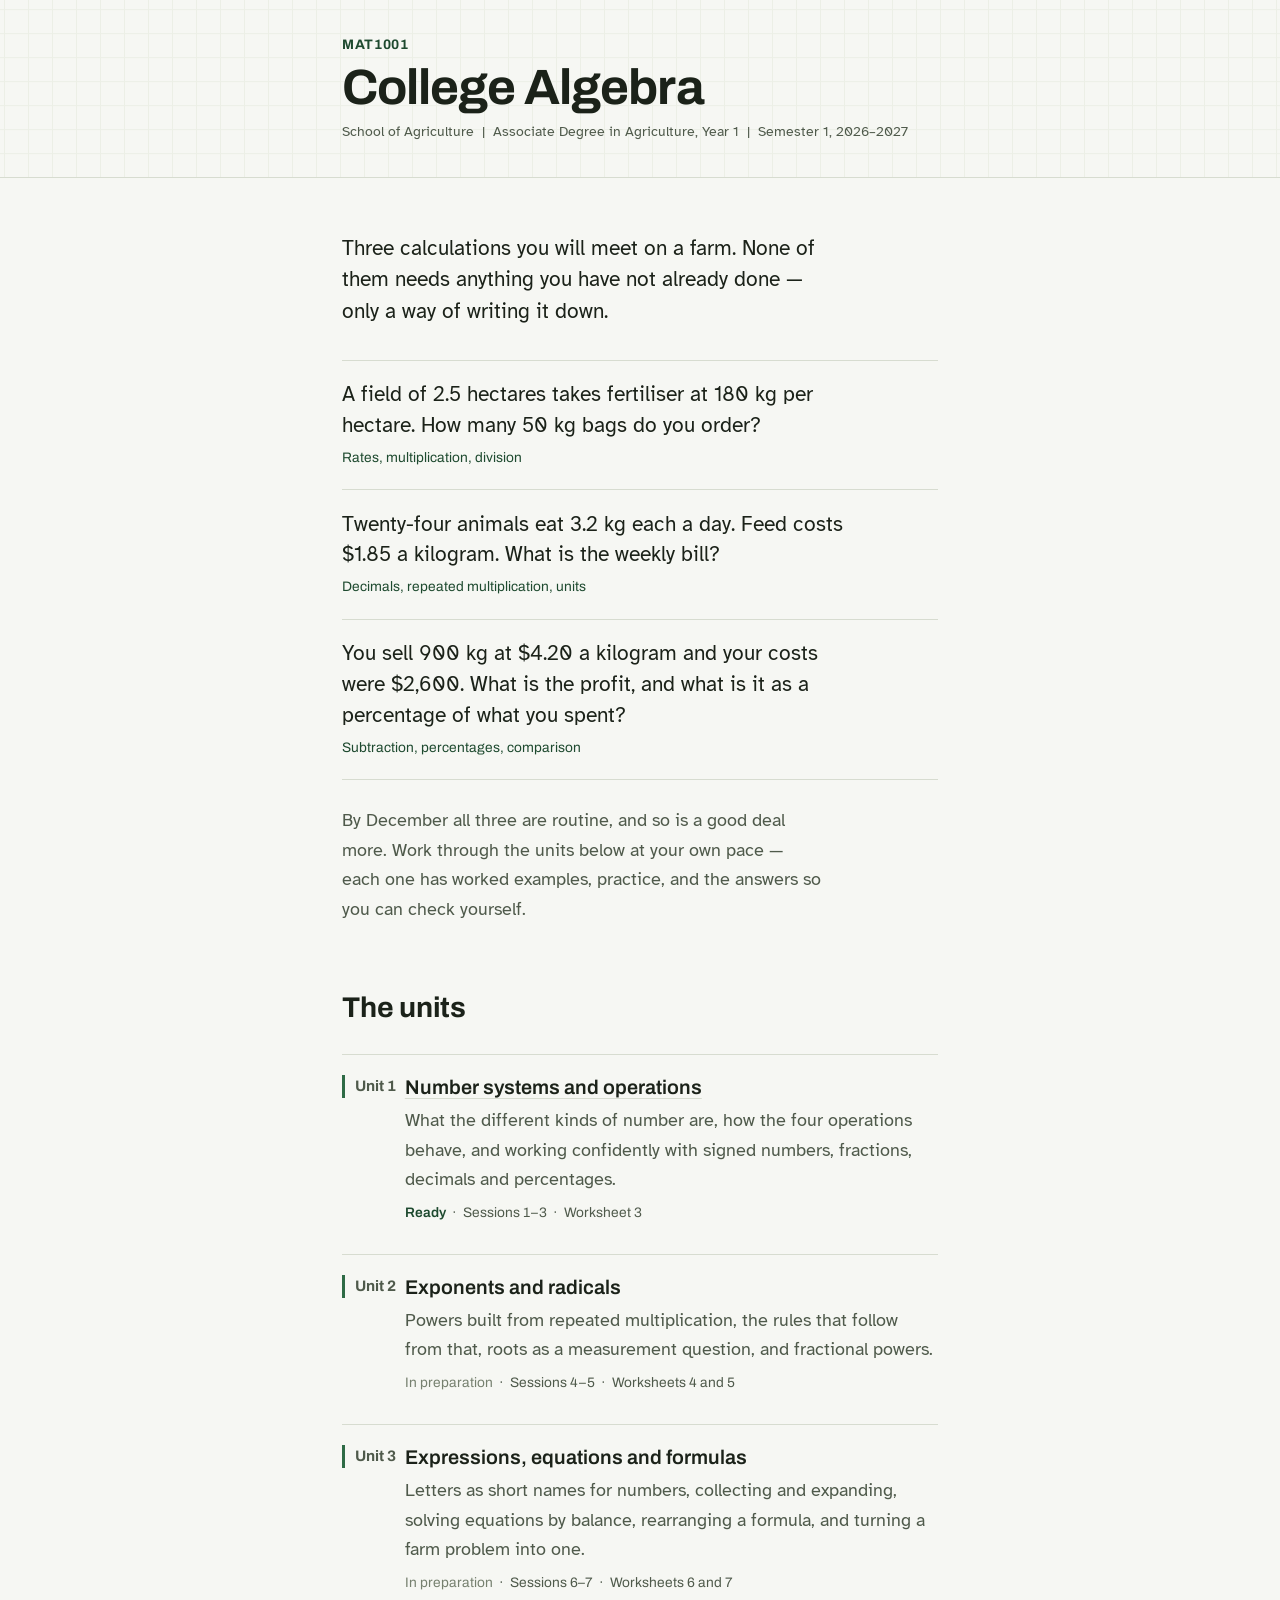
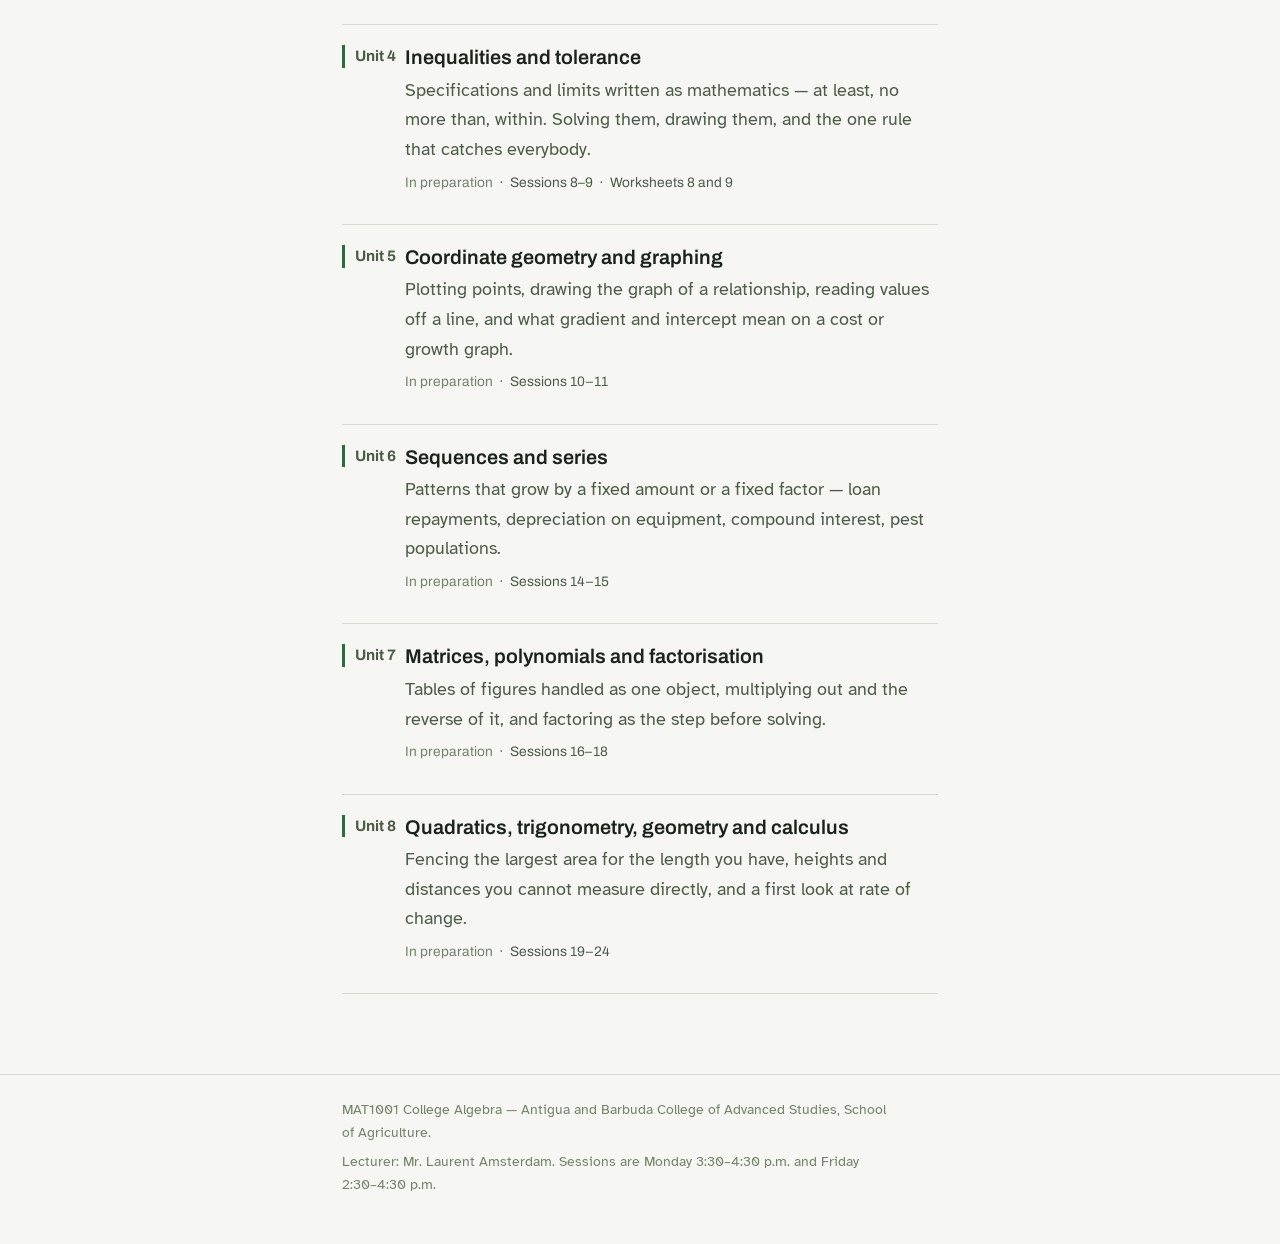
==== index.html @ 6e7780eb "Add files via upload" ====
<!DOCTYPE html>
<html lang="en">
<head>
<meta charset="utf-8">
<meta name="viewport" content="width=device-width, initial-scale=1">
<title>MAT1001 College Algebra</title>
<meta name="description" content="Course site for MAT1001 College Algebra, Associate Degree in Agriculture, ABCAS School of Agriculture.">
<link rel="preconnect" href="https://fonts.googleapis.com">
<link rel="preconnect" href="https://fonts.gstatic.com" crossorigin>
<link href="https://fonts.googleapis.com/css2?family=Archivo:wght@500;600;700&family=Atkinson+Hyperlegible:ital,wght@0,400;0,700;1,400&display=swap" rel="stylesheet">
<link rel="stylesheet" href="styles.css">
</head>
<body>

<header class="masthead">
  <div class="wrap">
    <p class="course-code">MAT1001</p>
    <h1>College Algebra</h1>
    <p class="school">School of Agriculture &nbsp;|&nbsp; Associate Degree in Agriculture, Year&nbsp;1 &nbsp;|&nbsp; Semester 1, 2026&ndash;2027</p>
  </div>
</header>

<main>

  <section class="opener">
    <div class="wrap">
      <p class="lead">Three calculations you will meet on a farm. None of them needs anything you have not already done &mdash; only a way of writing it down.</p>

      <ul class="questions">
        <li>
          <p class="q">A field of 2.5 hectares takes fertiliser at 180&nbsp;kg per hectare. How many 50&nbsp;kg bags do you order?</p>
          <p class="needs">Rates, multiplication, division</p>
        </li>
        <li>
          <p class="q">Twenty-four animals eat 3.2&nbsp;kg each a day. Feed costs $1.85 a kilogram. What is the weekly bill?</p>
          <p class="needs">Decimals, repeated multiplication, units</p>
        </li>
        <li>
          <p class="q">You sell 900&nbsp;kg at $4.20 a kilogram and your costs were $2,600. What is the profit, and what is it as a percentage of what you spent?</p>
          <p class="needs">Subtraction, percentages, comparison</p>
        </li>
      </ul>

      <p class="promise">By December all three are routine, and so is a good deal more. Work through the units below at your own pace &mdash; each one has worked examples, practice, and the answers so you can check yourself.</p>
    </div>
  </section>

  <section class="units">
    <div class="wrap">
      <h2>The units</h2>

      <div class="unit">
        <p class="unit-no">Unit&nbsp;1</p>
        <div>
          <h3><a href="unit-01.html">Number systems and operations</a></h3>
          <p>What the different kinds of number are, how the four operations behave, and working confidently with signed numbers, fractions, decimals and percentages.</p>
          <p class="meta"><span class="ready">Ready</span> &nbsp;&middot;&nbsp; Sessions 1&ndash;3 &nbsp;&middot;&nbsp; Worksheet 3</p>
        </div>
      </div>

      <div class="unit">
        <p class="unit-no">Unit&nbsp;2</p>
        <div>
          <h3>Exponents and radicals</h3>
          <p>Powers built from repeated multiplication, the rules that follow from that, roots as a measurement question, and fractional powers.</p>
          <p class="meta"><span class="soon">In preparation</span> &nbsp;&middot;&nbsp; Sessions 4&ndash;5 &nbsp;&middot;&nbsp; Worksheets 4 and 5</p>
        </div>
      </div>

      <div class="unit">
        <p class="unit-no">Unit&nbsp;3</p>
        <div>
          <h3>Expressions, equations and formulas</h3>
          <p>Letters as short names for numbers, collecting and expanding, solving equations by balance, rearranging a formula, and turning a farm problem into one.</p>
          <p class="meta"><span class="soon">In preparation</span> &nbsp;&middot;&nbsp; Sessions 6&ndash;7 &nbsp;&middot;&nbsp; Worksheets 6 and 7</p>
        </div>
      </div>

      <div class="unit">
        <p class="unit-no">Unit&nbsp;4</p>
        <div>
          <h3>Inequalities and tolerance</h3>
          <p>Specifications and limits written as mathematics &mdash; at least, no more than, within. Solving them, drawing them, and the one rule that catches everybody.</p>
          <p class="meta"><span class="soon">In preparation</span> &nbsp;&middot;&nbsp; Sessions 8&ndash;9 &nbsp;&middot;&nbsp; Worksheets 8 and 9</p>
        </div>
      </div>

      <div class="unit">
        <p class="unit-no">Unit&nbsp;5</p>
        <div>
          <h3>Coordinate geometry and graphing</h3>
          <p>Plotting points, drawing the graph of a relationship, reading values off a line, and what gradient and intercept mean on a cost or growth graph.</p>
          <p class="meta"><span class="soon">In preparation</span> &nbsp;&middot;&nbsp; Sessions 10&ndash;11</p>
        </div>
      </div>

      <div class="unit">
        <p class="unit-no">Unit&nbsp;6</p>
        <div>
          <h3>Sequences and series</h3>
          <p>Patterns that grow by a fixed amount or a fixed factor &mdash; loan repayments, depreciation on equipment, compound interest, pest populations.</p>
          <p class="meta"><span class="soon">In preparation</span> &nbsp;&middot;&nbsp; Sessions 14&ndash;15</p>
        </div>
      </div>

      <div class="unit">
        <p class="unit-no">Unit&nbsp;7</p>
        <div>
          <h3>Matrices, polynomials and factorisation</h3>
          <p>Tables of figures handled as one object, multiplying out and the reverse of it, and factoring as the step before solving.</p>
          <p class="meta"><span class="soon">In preparation</span> &nbsp;&middot;&nbsp; Sessions 16&ndash;18</p>
        </div>
      </div>

      <div class="unit">
        <p class="unit-no">Unit&nbsp;8</p>
        <div>
          <h3>Quadratics, trigonometry, geometry and calculus</h3>
          <p>Fencing the largest area for the length you have, heights and distances you cannot measure directly, and a first look at rate of change.</p>
          <p class="meta"><span class="soon">In preparation</span> &nbsp;&middot;&nbsp; Sessions 19&ndash;24</p>
        </div>
      </div>

    </div>
  </section>

</main>

<footer class="site">
  <div class="wrap">
    <p>MAT1001 College Algebra &mdash; Antigua and Barbuda College of Advanced Studies, School of Agriculture.</p>
    <p>Lecturer: Mr. Laurent Amsterdam. Sessions are Monday 3:30&ndash;4:30&nbsp;p.m. and Friday 2:30&ndash;4:30&nbsp;p.m.</p>
  </div>
</footer>

</body>
</html>
---- styles.css ----
/* ==========================================================================
   MAT1001 College Algebra — ABCAS School of Agriculture
   Shared stylesheet for the student course site.
   Designed to sit inside a Google Sites iframe: narrow-safe, no frame-busting.
   ========================================================================== */

:root {
  --paper:      #f6f7f3;   /* cool drafting off-white */
  --card:       #ffffff;
  --ink:        #1b2219;   /* green-black */
  --ink-soft:   #4f5a4b;
  --ink-faint:  #76806f;
  --rule:       #d7dcd0;
  --grid:       #ecefe6;
  --field:      #2e6b45;   /* cane green — the one accent */
  --field-deep: #1e4a2f;
  --field-wash: #eef4ef;
  --mark:       #9c3a14;   /* oxide red — errors only, never decoration */
  --mark-wash:  #fbf0ea;

  --measure: 40rem;        /* ~75 characters */
  --pad: clamp(1.1rem, 4vw, 2.4rem);

  --fs-body: clamp(1.02rem, 0.98rem + 0.25vw, 1.12rem);
  --fs-lead: clamp(1.14rem, 1.05rem + 0.5vw, 1.32rem);
  --fs-h1:   clamp(1.95rem, 1.5rem + 2.3vw, 3.1rem);
  --fs-h2:   clamp(1.38rem, 1.2rem + 0.9vw, 1.78rem);
  --fs-h3:   clamp(1.08rem, 1rem + 0.4vw, 1.24rem);
  --fs-small: 0.86rem;
}

@media (prefers-color-scheme: dark) {
  :root {
    --paper:      #14180f;
    --card:       #1c2117;
    --ink:        #e8eee2;
    --ink-soft:   #b2bcaa;
    --ink-faint:  #8b9683;
    --rule:       #343c2e;
    --grid:       #1f251b;
    --field:      #7cc295;
    --field-deep: #a6d9b8;
    --field-wash: #1d2a21;
    --mark:       #e58d64;
    --mark-wash:  #2b1d15;
  }
}

*, *::before, *::after { box-sizing: border-box; }

html { -webkit-text-size-adjust: 100%; }

body {
  margin: 0;
  background: var(--paper);
  color: var(--ink);
  font-family: "Atkinson Hyperlegible", "Verdana", "Segoe UI", system-ui, sans-serif;
  font-size: var(--fs-body);
  line-height: 1.65;
  -webkit-font-smoothing: antialiased;
}

h1, h2, h3, .unit-no, .btn, .meta {
  font-family: "Archivo", "Helvetica Neue", Arial, sans-serif;
}

p { margin: 0 0 1em; max-width: var(--measure); }
a { color: var(--field-deep); text-decoration-thickness: 1px; text-underline-offset: 0.18em; }
a:hover { color: var(--field); }
:focus-visible { outline: 3px solid var(--field); outline-offset: 3px; border-radius: 2px; }

.wrap { max-width: 42rem; margin: 0 auto; padding: 0 var(--pad); }

/* ---------- masthead ---------------------------------------------------- */

.masthead {
  border-bottom: 1px solid var(--rule);
  background-color: var(--paper);
  background-image:
    linear-gradient(var(--grid) 1px, transparent 1px),
    linear-gradient(90deg, var(--grid) 1px, transparent 1px);
  background-size: 1.5rem 1.5rem;
  background-position: center bottom;
}

.masthead .wrap { padding-top: 2.1rem; padding-bottom: 2.1rem; }

.course-code {
  font-family: "Archivo", sans-serif;
  font-weight: 700;
  font-size: var(--fs-small);
  letter-spacing: 0.04em;
  color: var(--field-deep);
  margin: 0 0 0.3rem;
}

.masthead h1 {
  font-size: var(--fs-h1);
  font-weight: 700;
  line-height: 1.06;
  letter-spacing: -0.02em;
  margin: 0 0 0.45rem;
  max-width: 18ch;
}

.school { color: var(--ink-soft); margin: 0; font-size: var(--fs-small); max-width: none; }

/* ---------- hero: the three farm questions ------------------------------ */

.opener { padding: clamp(2rem, 6vw, 3.4rem) 0 0.6rem; }

.opener > .wrap > p.lead {
  font-size: var(--fs-lead);
  line-height: 1.5;
  color: var(--ink);
  max-width: 30rem;
  margin-bottom: 2rem;
}

.questions { list-style: none; margin: 0 0 1.6rem; padding: 0; }

.questions li {
  border-top: 1px solid var(--rule);
  padding: 1.15rem 0 1.25rem;
}
.questions li:last-child { border-bottom: 1px solid var(--rule); }

.questions .q {
  font-size: var(--fs-lead);
  line-height: 1.45;
  margin: 0 0 0.4rem;
  max-width: 32rem;
}

.questions .needs {
  font-family: "Archivo", sans-serif;
  font-size: var(--fs-small);
  color: var(--field-deep);
  margin: 0;
  max-width: none;
}

.promise {
  color: var(--ink-soft);
  max-width: 30rem;
  margin-bottom: 0;
}

/* ---------- unit list --------------------------------------------------- */

.units { padding: clamp(2rem, 6vw, 3.2rem) 0 1rem; }

.units h2, .page-section h2 {
  font-size: var(--fs-h2);
  font-weight: 700;
  letter-spacing: -0.01em;
  margin: 0 0 1.4rem;
}

.unit {
  display: grid;
  grid-template-columns: 2.9rem 1fr;
  gap: 0 1rem;
  padding: 1.25rem 0 1.4rem;
  border-top: 1px solid var(--rule);
  align-items: start;
}
.unit:last-of-type { border-bottom: 1px solid var(--rule); }

.unit-no {
  font-weight: 700;
  font-size: 0.95rem;
  color: var(--field-deep);
  border-left: 3px solid var(--field);
  padding-left: 0.6rem;
  line-height: 1.5;
}

.unit h3 { margin: 0 0 0.3rem; font-size: var(--fs-h3); font-weight: 600; line-height: 1.3; }
.unit h3 a { color: var(--ink); text-decoration-color: var(--rule); }
.unit h3 a:hover { color: var(--field-deep); text-decoration-color: var(--field); }
.unit p { margin: 0 0 0.45rem; color: var(--ink-soft); }

.meta { font-size: var(--fs-small); color: var(--ink-faint); max-width: none; }
.meta .ready { color: var(--field-deep); font-weight: 600; }
.meta .soon  { color: var(--ink-faint); }

/* ---------- unit page content ------------------------------------------- */

.backlink { display: inline-block; font-size: var(--fs-small); margin-bottom: 0.9rem; }

.page-section { padding: clamp(1.6rem, 5vw, 2.6rem) 0 0; }

.topic {
  border-top: 1px solid var(--rule);
  padding-top: 1.9rem;
  margin-top: 1.9rem;
}
.topic:first-of-type { border-top: 0; margin-top: 0.4rem; padding-top: 0; }

.topic h3 {
  font-size: var(--fs-h2);
  font-weight: 700;
  letter-spacing: -0.01em;
  margin: 0 0 0.9rem;
  line-height: 1.2;
}

/* the situation that comes before the notation */
.situation {
  background: var(--field-wash);
  border-left: 3px solid var(--field);
  padding: 1rem 1.15rem 0.4rem;
  margin: 0 0 1.3rem;
  border-radius: 0 6px 6px 0;
}
.situation p { max-width: 30rem; }
.situation p:last-child { margin-bottom: 1rem; }
.situation .ask { font-weight: 700; }

/* worked example */
.worked {
  background: var(--card);
  border: 1px solid var(--rule);
  border-radius: 8px;
  padding: 1.05rem 1.2rem;
  margin: 0 0 1.3rem;
}
.worked h4 {
  font-family: "Archivo", sans-serif;
  font-size: var(--fs-small);
  font-weight: 700;
  color: var(--field-deep);
  margin: 0 0 0.6rem;
}
.worked .step { margin: 0 0 0.35rem; max-width: 30rem; }
.worked .step:last-child { margin-bottom: 0; }
.worked .because { color: var(--ink-soft); font-size: var(--fs-small); }

/* practice list with reveal answers */
.practice { list-style: none; margin: 0 0 0.8rem; padding: 0; counter-reset: q; }
.practice > li {
  counter-increment: q;
  display: grid;
  grid-template-columns: 1.9rem 1fr;
  gap: 0 0.5rem;
  padding: 0.55rem 0 0.7rem;
  border-bottom: 1px solid var(--rule);
  align-items: start;
}
.practice > li::before {
  content: counter(q) ".";
  grid-column: 1;
  grid-row: 1;
  font-family: "Archivo", sans-serif;
  font-size: var(--fs-small);
  color: var(--ink-faint);
  line-height: 1.75;
}
.practice .ask { grid-column: 2; grid-row: 1; margin: 0; }
.practice > li > details.answer { grid-column: 2; grid-row: 2; }

details.answer { margin-top: 0.25rem; }
details.answer > summary {
  font-family: "Archivo", sans-serif;
  font-size: var(--fs-small);
  font-weight: 600;
  color: var(--field-deep);
  cursor: pointer;
  display: inline-block;
  padding: 0.12rem 0.5rem;
  border: 1px solid var(--rule);
  border-radius: 999px;
  list-style: none;
  background: var(--card);
}
details.answer > summary::-webkit-details-marker { display: none; }
details.answer > summary:hover { border-color: var(--field); color: var(--field); }
details.answer[open] > summary { color: var(--ink-faint); border-color: transparent; background: transparent; padding-left: 0; }
details.answer .reveal {
  margin: 0.4rem 0 0.2rem;
  padding-left: 0.1rem;
  font-weight: 700;
}
details.answer .reveal .note { font-weight: 400; color: var(--ink-soft); font-size: var(--fs-small); }

/* common errors — the only place red appears */
.errors {
  background: var(--mark-wash);
  border: 1px solid color-mix(in srgb, var(--mark) 22%, transparent);
  border-radius: 8px;
  padding: 1.1rem 1.25rem 0.5rem;
  margin: 1.6rem 0 0;
}
.errors h3 { margin: 0 0 0.8rem; font-size: var(--fs-h3); color: var(--mark); font-weight: 700; }
.errors dl { margin: 0; }
.errors dt { font-weight: 700; margin: 0 0 0.12rem; max-width: 30rem; }
.errors dd { margin: 0 0 0.95rem; color: var(--ink-soft); max-width: 30rem; }

/* downloads / next */
.tail { border-top: 1px solid var(--rule); margin-top: 2.2rem; padding: 1.5rem 0 0; }
.tail h3 { font-size: var(--fs-h3); margin: 0 0 0.6rem; font-weight: 600; }

.btn {
  display: inline-block;
  font-size: var(--fs-small);
  font-weight: 600;
  color: var(--card);
  background: var(--field-deep);
  padding: 0.52rem 1rem;
  border-radius: 6px;
  text-decoration: none;
  margin: 0 0.4rem 0.5rem 0;
}
.btn:hover { background: var(--field); color: var(--card); }
@media (prefers-color-scheme: dark) {
  .btn { color: #10140d; }
  .btn:hover { color: #10140d; }
}

footer.site {
  border-top: 1px solid var(--rule);
  margin-top: clamp(2.4rem, 7vw, 4rem);
  padding: 1.5rem 0 2.6rem;
  color: var(--ink-faint);
  font-size: var(--fs-small);
}
footer.site p { max-width: 34rem; margin-bottom: 0.4rem; }

@media (prefers-reduced-motion: reduce) {
  *, *::before, *::after { transition: none !important; animation: none !important; }
}

/* narrow iframe / phone */
@media (max-width: 30rem) {
  .unit { grid-template-columns: 1fr; gap: 0.45rem 0; }
  .unit-no { border-left: 0; padding-left: 0; border-top: 3px solid var(--field); padding-top: 0.4rem; display: inline-block; }
}

.btn-waiting { background: var(--ink-faint); cursor: default; }
.btn-waiting:hover { background: var(--ink-faint); }
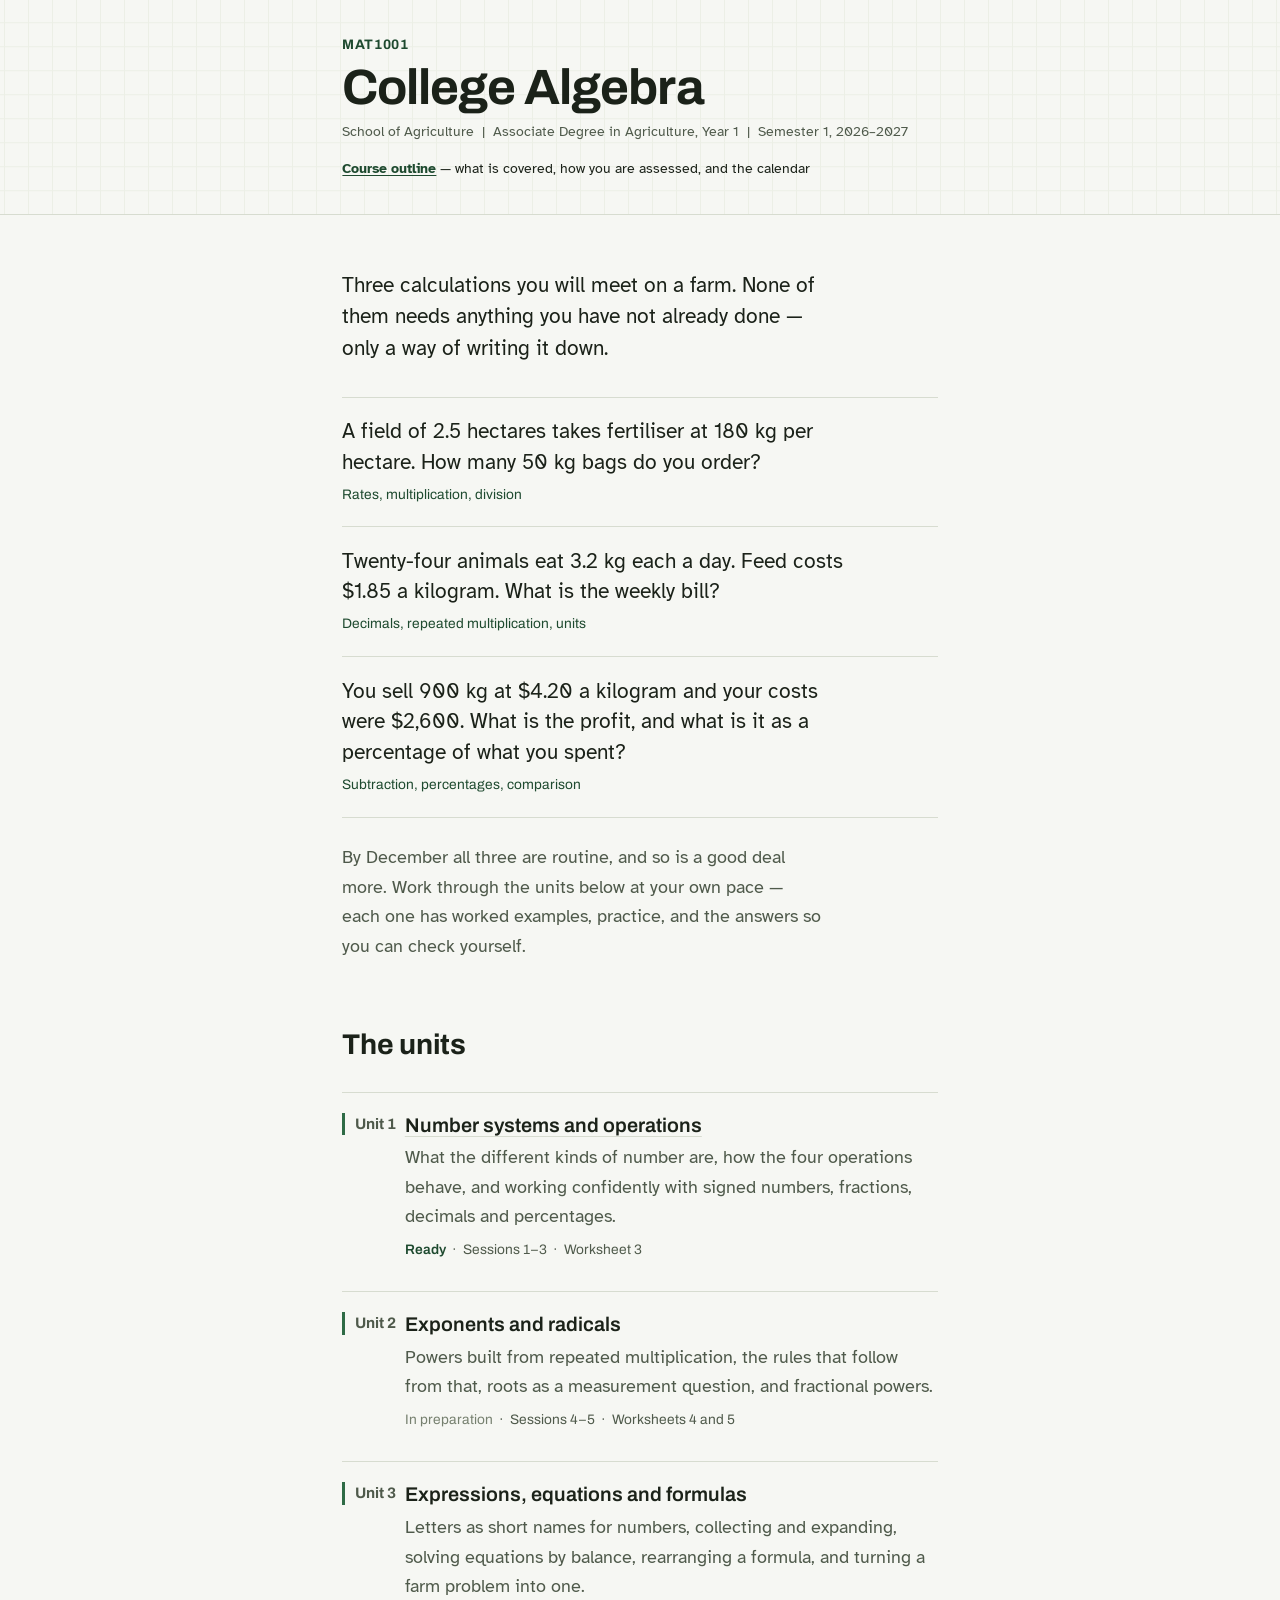
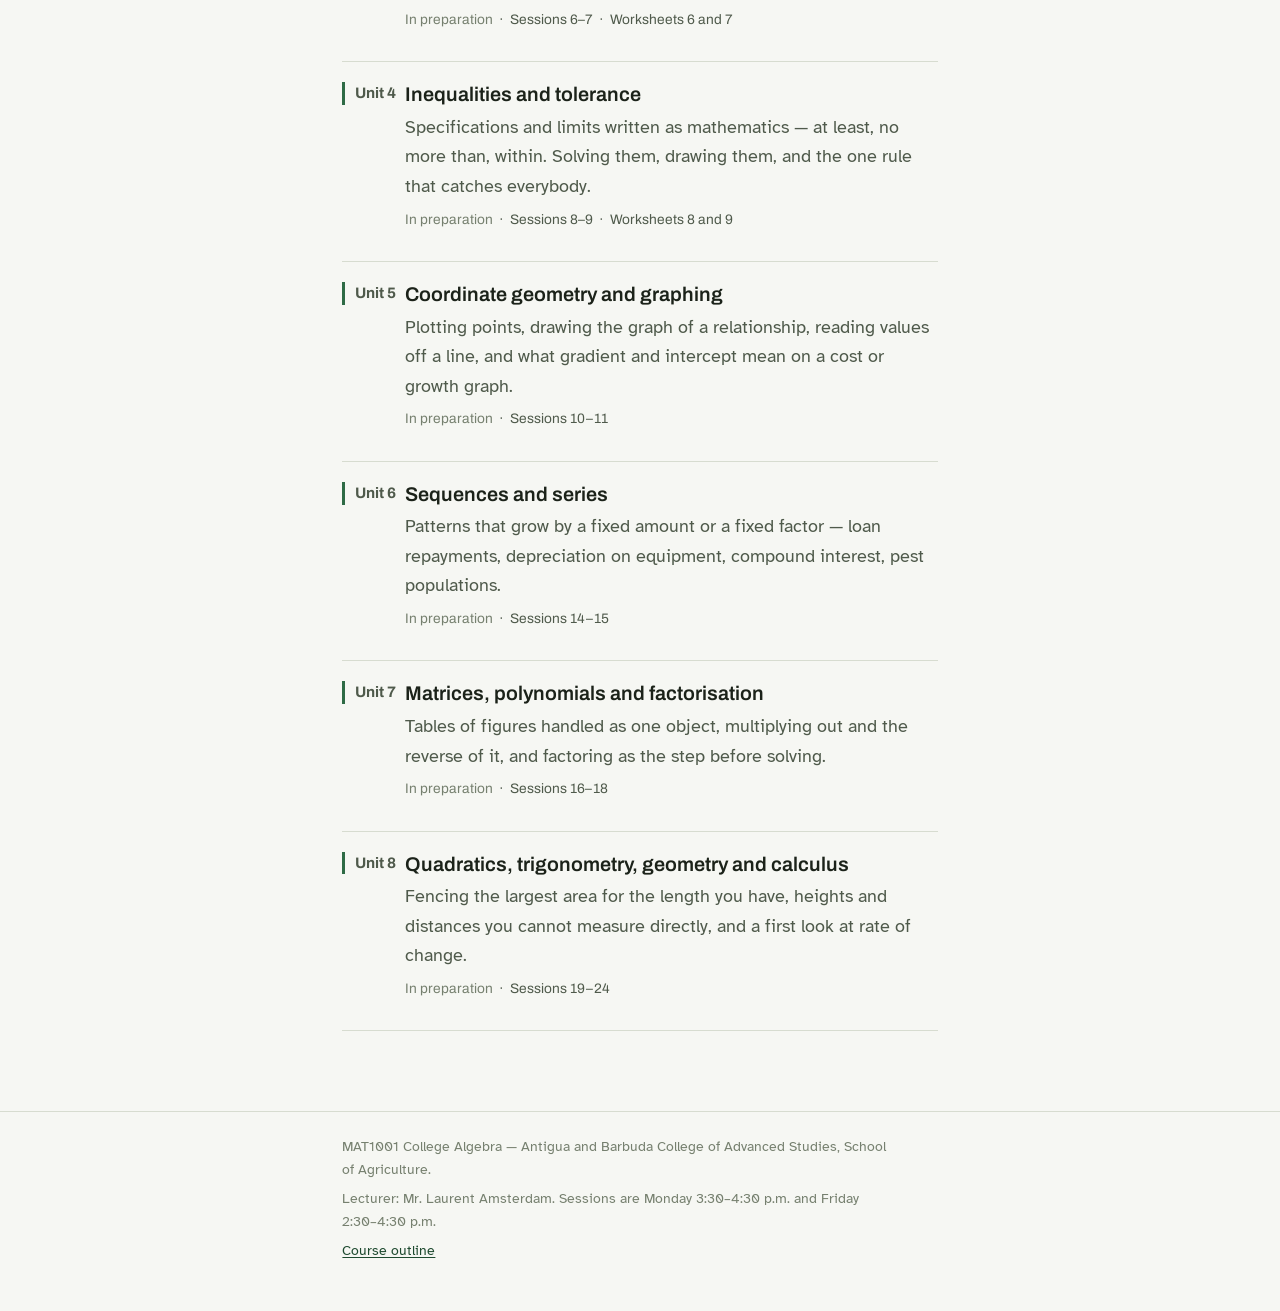
==== commit 5c382c98: "Add files via upload" ====
--- a/index.html
+++ b/index.html
@@ -17,6 +17,7 @@
     <p class="course-code">MAT1001</p>
     <h1>College Algebra</h1>
     <p class="school">School of Agriculture &nbsp;|&nbsp; Associate Degree in Agriculture, Year&nbsp;1 &nbsp;|&nbsp; Semester 1, 2026&ndash;2027</p>
+    <p class="mast-links"><a href="outline.html">Course outline</a> &mdash; what is covered, how you are assessed, and the calendar</p>
   </div>
 </header>
 
@@ -130,6 +131,7 @@
   <div class="wrap">
     <p>MAT1001 College Algebra &mdash; Antigua and Barbuda College of Advanced Studies, School of Agriculture.</p>
     <p>Lecturer: Mr. Laurent Amsterdam. Sessions are Monday 3:30&ndash;4:30&nbsp;p.m. and Friday 2:30&ndash;4:30&nbsp;p.m.</p>
+    <p><a href="outline.html">Course outline</a></p>
   </div>
 </footer>
 
--- a/styles.css
+++ b/styles.css
@@ -339,3 +339,159 @@
 
 .btn-waiting { background: var(--ink-faint); cursor: default; }
 .btn-waiting:hover { background: var(--ink-faint); }
+
+/* ==========================================================================
+   Course outline page
+   ========================================================================== */
+
+.mast-links { margin: 0.9rem 0 0; font-size: var(--fs-small); max-width: none; }
+.mast-links a { font-weight: 600; }
+
+/* on-this-page contents */
+.contents {
+  border-top: 1px solid var(--rule);
+  border-bottom: 1px solid var(--rule);
+  padding: 0.9rem 0;
+  margin: 0 0 0.6rem;
+}
+.contents p { font-size: var(--fs-small); color: var(--ink-faint); margin: 0 0 0.35rem; }
+.contents ul { list-style: none; margin: 0; padding: 0; display: flex; flex-wrap: wrap; gap: 0.3rem 1.2rem; }
+.contents a { font-size: var(--fs-small); }
+
+.outline-section { padding-top: 2.2rem; scroll-margin-top: 1rem; }
+.outline-section > h2 {
+  font-size: var(--fs-h2);
+  font-weight: 700;
+  letter-spacing: -0.01em;
+  margin: 0 0 1rem;
+  padding-top: 1.6rem;
+  border-top: 1px solid var(--rule);
+}
+.outline-section:first-of-type > h2 { border-top: 0; padding-top: 0; }
+.outline-section h3 { font-size: var(--fs-h3); font-weight: 600; margin: 1.5rem 0 0.4rem; }
+.outline-section ul, .outline-section ol { padding-left: 1.3rem; margin: 0 0 1em; max-width: var(--measure); }
+.outline-section li { margin-bottom: 0.35rem; }
+
+/* key facts */
+.facts {
+  display: grid;
+  grid-template-columns: minmax(8.5rem, 12rem) 1fr;
+  gap: 0;
+  margin: 0 0 1.2rem;
+  border-top: 1px solid var(--rule);
+}
+.facts dt, .facts dd { margin: 0; padding: 0.55rem 0; border-bottom: 1px solid var(--rule); }
+.facts dt { font-family: "Archivo", sans-serif; font-size: var(--fs-small); font-weight: 600; color: var(--ink-soft); padding-right: 1rem; }
+.facts dd { color: var(--ink); }
+.facts .tbc { color: var(--ink-faint); font-style: italic; }
+
+/* learning outcomes: numbered because the assessment table refers to them by number */
+ol.outcomes { list-style: none; padding: 0; counter-reset: lo; }
+ol.outcomes > li {
+  counter-increment: lo;
+  display: grid;
+  grid-template-columns: 2.2rem 1fr;
+  gap: 0 0.4rem;
+  margin: 0 0 0.6rem;
+}
+ol.outcomes > li::before {
+  content: counter(lo);
+  font-family: "Archivo", sans-serif;
+  font-weight: 700;
+  color: var(--field-deep);
+  font-size: 0.95rem;
+  line-height: 1.75;
+}
+
+/* course content topics */
+.topic-row { padding: 0.9rem 0 1rem; border-top: 1px solid var(--rule); }
+.topic-row h3 { margin: 0 0 0.3rem; }
+.topic-row p { margin: 0 0 0.35rem; color: var(--ink-soft); }
+.topic-row .where { font-family: "Archivo", sans-serif; font-size: var(--fs-small); color: var(--field-deep); margin: 0; }
+
+/* assessment weighting */
+.split {
+  display: flex;
+  height: 0.85rem;
+  border-radius: 4px;
+  overflow: hidden;
+  margin: 0.4rem 0 0.5rem;
+  max-width: var(--measure);
+}
+.split .cw { background: var(--field); flex: 60; }
+.split .ex { background: var(--field-deep); flex: 40; opacity: 0.55; }
+.split-key { font-size: var(--fs-small); color: var(--ink-soft); margin: 0 0 1.6rem; }
+.split-key b { color: var(--ink); }
+
+.weight-group { font-family: "Archivo", sans-serif; font-size: var(--fs-small); font-weight: 700; color: var(--ink-soft); margin: 1.4rem 0 0.2rem; }
+
+.weight {
+  padding: 0.85rem 0 0.95rem;
+  border-top: 1px solid var(--rule);
+}
+.weight-head {
+  display: grid;
+  grid-template-columns: 1fr auto;
+  align-items: baseline;
+  gap: 0.6rem;
+  margin-bottom: 0.4rem;
+}
+.weight-head h3 { margin: 0; font-size: var(--fs-h3); font-weight: 600; }
+.weight-head .pct { font-family: "Archivo", sans-serif; font-weight: 700; color: var(--field-deep); font-size: 1.05rem; }
+.bar { height: 0.42rem; background: var(--grid); border-radius: 3px; margin: 0 0 0.6rem; max-width: var(--measure); }
+.bar span { display: block; height: 100%; background: var(--field); border-radius: 3px; }
+.weight p { margin: 0 0 0.25rem; color: var(--ink-soft); }
+.weight .los { font-size: var(--fs-small); color: var(--ink-faint); margin: 0; }
+
+/* calendar */
+.week {
+  display: grid;
+  grid-template-columns: 7.2rem 1fr;
+  gap: 0 1rem;
+  padding: 0.85rem 0.6rem 0.9rem;
+  margin: 0 -0.6rem;
+  border-top: 1px solid var(--rule);
+  border-radius: 6px;
+}
+.week:last-of-type { border-bottom: 1px solid var(--rule); }
+.week .when { font-family: "Archivo", sans-serif; font-size: var(--fs-small); line-height: 1.45; }
+.week .when b { display: block; font-size: 0.98rem; color: var(--ink); }
+.week .when span { color: var(--ink-faint); }
+.week h3 { margin: 0 0 0.2rem; font-size: var(--fs-h3); font-weight: 600; line-height: 1.35; }
+.week p { margin: 0 0 0.2rem; color: var(--ink-soft); }
+.week .due { font-size: var(--fs-small); color: var(--field-deep); font-weight: 700; margin: 0.25rem 0 0; }
+.week.pause h3 { color: var(--ink-soft); }
+.week.pause { background: color-mix(in srgb, var(--grid) 55%, transparent); }
+.week.now { background: var(--field-wash); box-shadow: inset 3px 0 0 var(--field); border-top-color: transparent; }
+.now-tag {
+  display: inline-block;
+  font-family: "Archivo", sans-serif;
+  font-size: 0.74rem;
+  font-weight: 700;
+  color: var(--card);
+  background: var(--field);
+  padding: 0.05rem 0.45rem;
+  border-radius: 999px;
+  margin-top: 0.3rem;
+}
+.week .when .now-tag { color: var(--card); display: table; }
+@media (prefers-color-scheme: dark) { .week .when .now-tag { color: #10140d; } }
+
+/* policies */
+.policy { padding: 0.2rem 0 0.4rem; }
+.policy h3 { margin-top: 1.4rem; }
+
+.callout {
+  background: var(--card);
+  border: 1px solid var(--rule);
+  border-radius: 8px;
+  padding: 0.9rem 1.1rem 0.3rem;
+  margin: 0.4rem 0 1.2rem;
+}
+.callout p { max-width: none; }
+
+@media (max-width: 30rem) {
+  .facts { grid-template-columns: 1fr; }
+  .facts dt { border-bottom: 0; padding-bottom: 0; }
+  .week { grid-template-columns: 1fr; gap: 0.3rem 0; }
+}
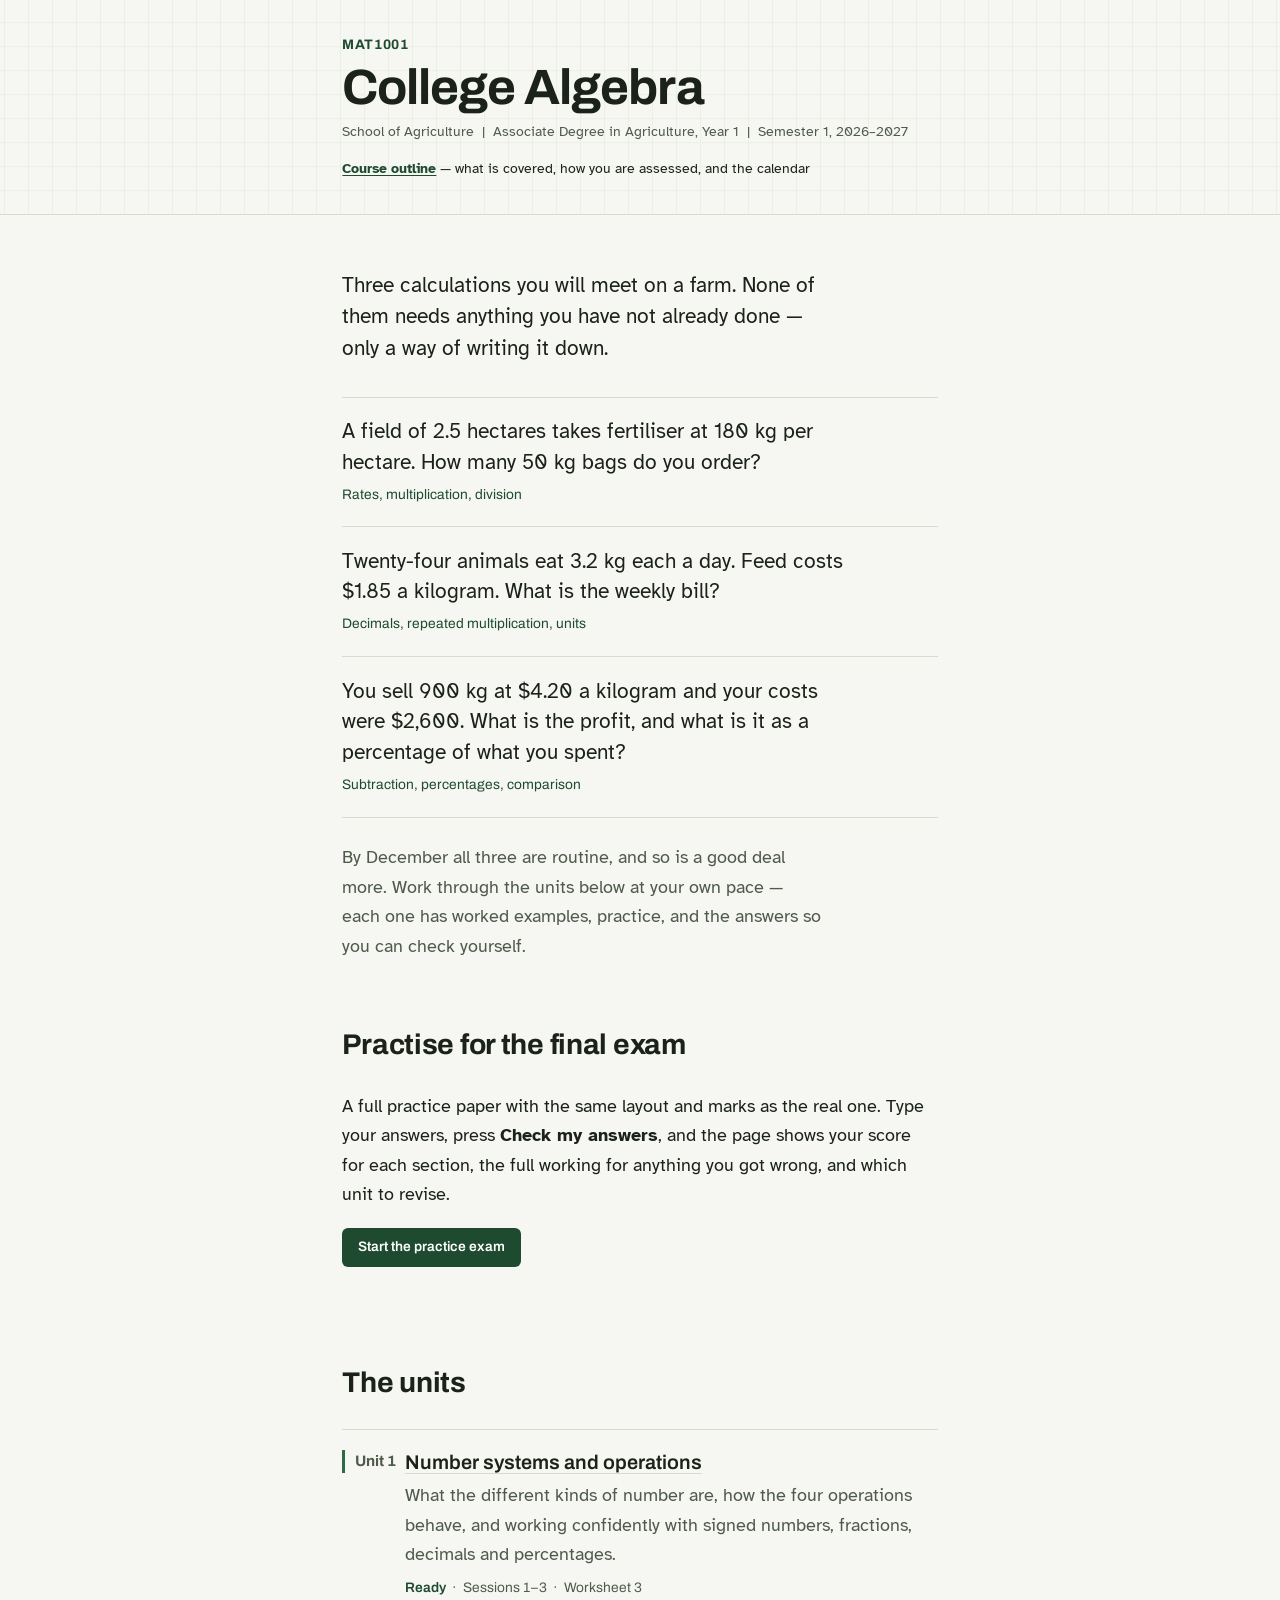
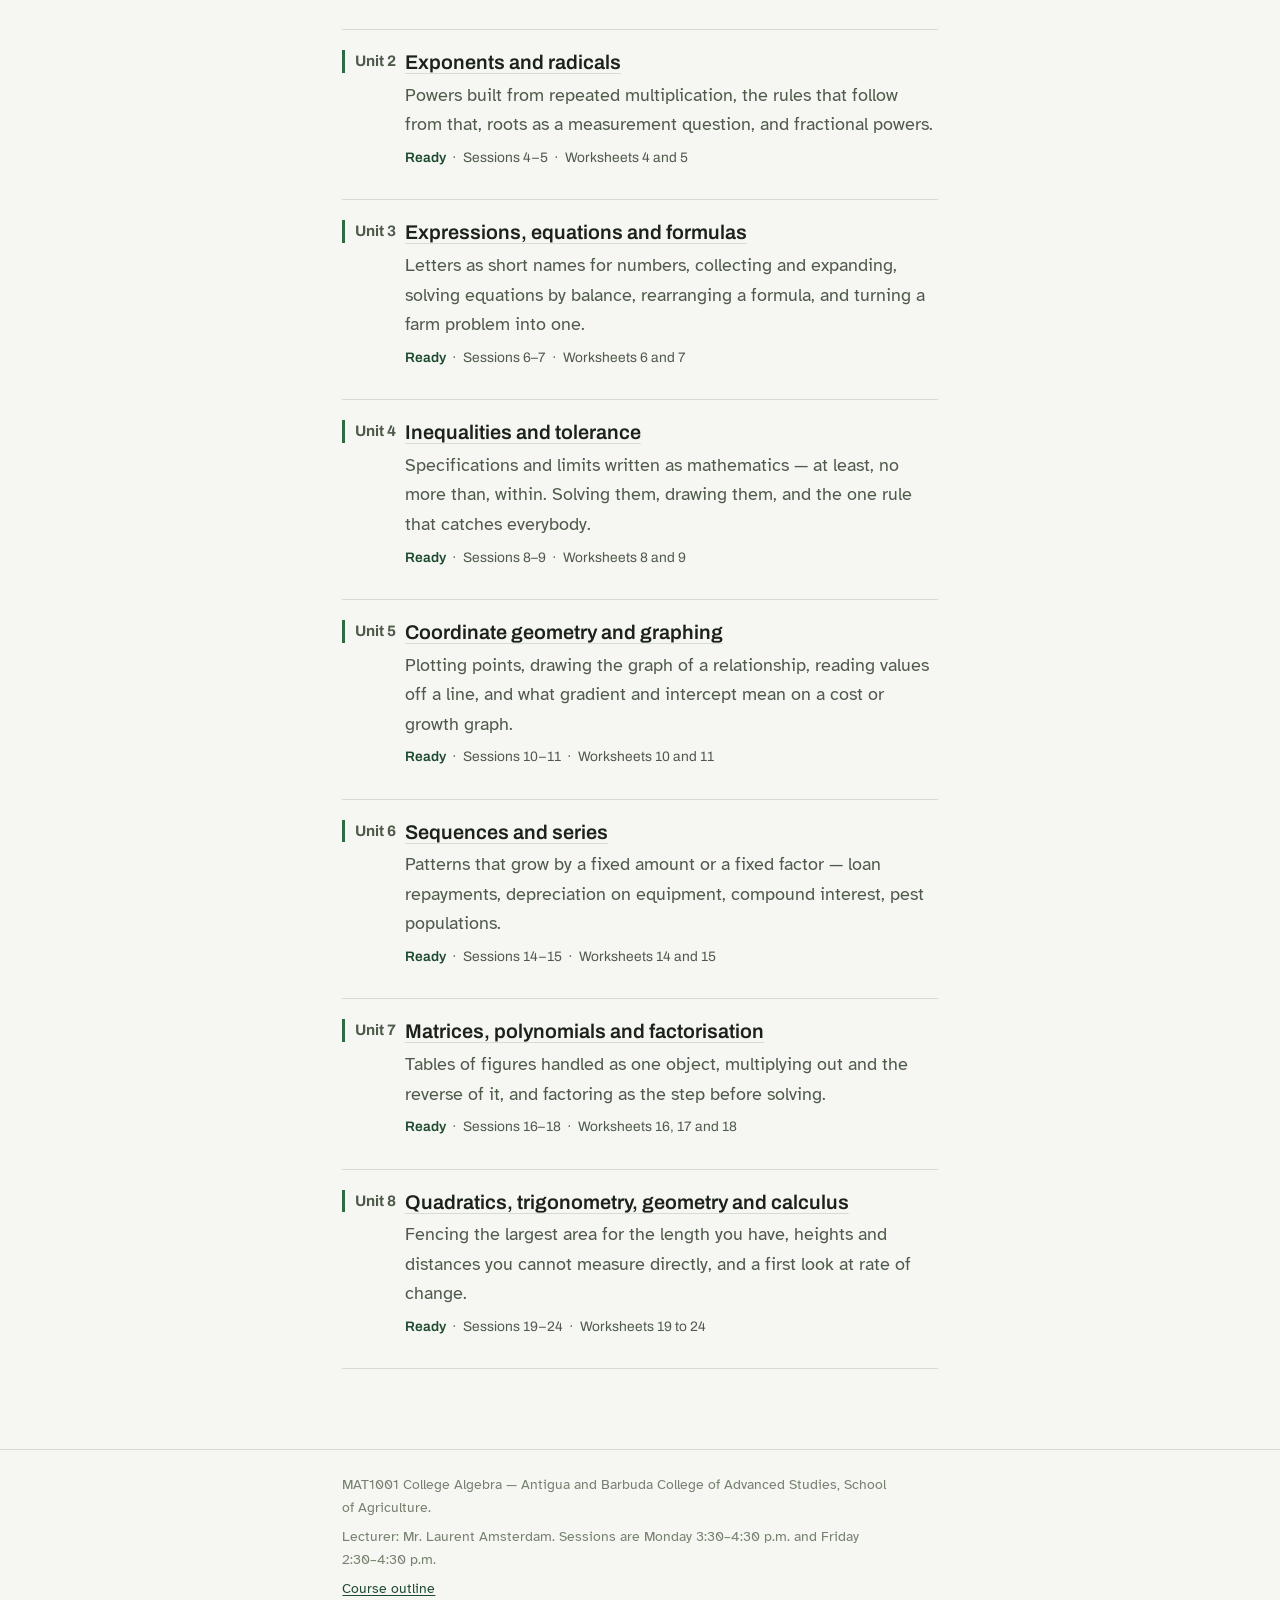
==== commit 35b4241b: "Add files via upload" ====
--- a/index.html
+++ b/index.html
@@ -46,6 +46,14 @@
     </div>
   </section>
 
+  <section class="units practice-cta">
+    <div class="wrap">
+      <h2>Practise for the final exam</h2>
+      <p>A full practice paper with the same layout and marks as the real one. Type your answers, press <strong>Check my answers</strong>, and the page shows your score for each section, the full working for anything you got wrong, and which unit to revise.</p>
+      <p><a class="btn" href="practice-exam.html">Start the practice exam</a></p>
+    </div>
+  </section>
+
   <section class="units">
     <div class="wrap">
       <h2>The units</h2>
@@ -62,63 +70,63 @@
       <div class="unit">
         <p class="unit-no">Unit&nbsp;2</p>
         <div>
-          <h3>Exponents and radicals</h3>
+          <h3><a href="unit-02.html">Exponents and radicals</a></h3>
           <p>Powers built from repeated multiplication, the rules that follow from that, roots as a measurement question, and fractional powers.</p>
-          <p class="meta"><span class="soon">In preparation</span> &nbsp;&middot;&nbsp; Sessions 4&ndash;5 &nbsp;&middot;&nbsp; Worksheets 4 and 5</p>
+          <p class="meta"><span class="ready">Ready</span> &nbsp;&middot;&nbsp; Sessions 4&ndash;5 &nbsp;&middot;&nbsp; Worksheets 4 and 5</p>
         </div>
       </div>
 
       <div class="unit">
         <p class="unit-no">Unit&nbsp;3</p>
         <div>
-          <h3>Expressions, equations and formulas</h3>
+          <h3><a href="unit-03.html">Expressions, equations and formulas</a></h3>
           <p>Letters as short names for numbers, collecting and expanding, solving equations by balance, rearranging a formula, and turning a farm problem into one.</p>
-          <p class="meta"><span class="soon">In preparation</span> &nbsp;&middot;&nbsp; Sessions 6&ndash;7 &nbsp;&middot;&nbsp; Worksheets 6 and 7</p>
+          <p class="meta"><span class="ready">Ready</span> &nbsp;&middot;&nbsp; Sessions 6&ndash;7 &nbsp;&middot;&nbsp; Worksheets 6 and 7</p>
         </div>
       </div>
 
       <div class="unit">
         <p class="unit-no">Unit&nbsp;4</p>
         <div>
-          <h3>Inequalities and tolerance</h3>
+          <h3><a href="unit-04.html">Inequalities and tolerance</a></h3>
           <p>Specifications and limits written as mathematics &mdash; at least, no more than, within. Solving them, drawing them, and the one rule that catches everybody.</p>
-          <p class="meta"><span class="soon">In preparation</span> &nbsp;&middot;&nbsp; Sessions 8&ndash;9 &nbsp;&middot;&nbsp; Worksheets 8 and 9</p>
+          <p class="meta"><span class="ready">Ready</span> &nbsp;&middot;&nbsp; Sessions 8&ndash;9 &nbsp;&middot;&nbsp; Worksheets 8 and 9</p>
         </div>
       </div>
 
       <div class="unit">
         <p class="unit-no">Unit&nbsp;5</p>
         <div>
-          <h3>Coordinate geometry and graphing</h3>
+          <h3><a href="unit-05.html">Coordinate geometry and graphing</a></h3>
           <p>Plotting points, drawing the graph of a relationship, reading values off a line, and what gradient and intercept mean on a cost or growth graph.</p>
-          <p class="meta"><span class="soon">In preparation</span> &nbsp;&middot;&nbsp; Sessions 10&ndash;11</p>
+          <p class="meta"><span class="ready">Ready</span> &nbsp;&middot;&nbsp; Sessions 10&ndash;11 &nbsp;&middot;&nbsp; Worksheets 10 and 11</p>
         </div>
       </div>
 
       <div class="unit">
         <p class="unit-no">Unit&nbsp;6</p>
         <div>
-          <h3>Sequences and series</h3>
+          <h3><a href="unit-06.html">Sequences and series</a></h3>
           <p>Patterns that grow by a fixed amount or a fixed factor &mdash; loan repayments, depreciation on equipment, compound interest, pest populations.</p>
-          <p class="meta"><span class="soon">In preparation</span> &nbsp;&middot;&nbsp; Sessions 14&ndash;15</p>
+          <p class="meta"><span class="ready">Ready</span> &nbsp;&middot;&nbsp; Sessions 14&ndash;15 &nbsp;&middot;&nbsp; Worksheets 14 and 15</p>
         </div>
       </div>
 
       <div class="unit">
         <p class="unit-no">Unit&nbsp;7</p>
         <div>
-          <h3>Matrices, polynomials and factorisation</h3>
+          <h3><a href="unit-07.html">Matrices, polynomials and factorisation</a></h3>
           <p>Tables of figures handled as one object, multiplying out and the reverse of it, and factoring as the step before solving.</p>
-          <p class="meta"><span class="soon">In preparation</span> &nbsp;&middot;&nbsp; Sessions 16&ndash;18</p>
+          <p class="meta"><span class="ready">Ready</span> &nbsp;&middot;&nbsp; Sessions 16&ndash;18 &nbsp;&middot;&nbsp; Worksheets 16, 17 and 18</p>
         </div>
       </div>
 
       <div class="unit">
         <p class="unit-no">Unit&nbsp;8</p>
         <div>
-          <h3>Quadratics, trigonometry, geometry and calculus</h3>
+          <h3><a href="unit-08.html">Quadratics, trigonometry, geometry and calculus</a></h3>
           <p>Fencing the largest area for the length you have, heights and distances you cannot measure directly, and a first look at rate of change.</p>
-          <p class="meta"><span class="soon">In preparation</span> &nbsp;&middot;&nbsp; Sessions 19&ndash;24</p>
+          <p class="meta"><span class="ready">Ready</span> &nbsp;&middot;&nbsp; Sessions 19&ndash;24 &nbsp;&middot;&nbsp; Worksheets 19 to 24</p>
         </div>
       </div>
 
--- a/styles.css
+++ b/styles.css
@@ -495,3 +495,153 @@
   .facts dt { border-bottom: 0; padding-bottom: 0; }
   .week { grid-template-columns: 1fr; gap: 0.3rem 0; }
 }
+
+/* ==========================================================================
+   Video links — open on YouTube in a new tab
+   ========================================================================== */
+
+a.watch {
+  display: grid;
+  grid-template-columns: 2.3rem 1fr;
+  gap: 0 0.85rem;
+  align-items: start;
+  background: var(--card);
+  border: 1px solid var(--rule);
+  border-radius: 8px;
+  padding: 0.8rem 1rem 0.85rem;
+  margin: 0 0 1.3rem;
+  color: var(--ink);
+  text-decoration: none;
+  max-width: var(--measure);
+}
+a.watch:hover { border-color: var(--field); color: var(--ink); }
+a.watch:hover .watch-title { text-decoration: underline; text-decoration-color: var(--field); text-underline-offset: 0.18em; }
+
+.watch .play {
+  width: 2.3rem;
+  height: 2.3rem;
+  border-radius: 50%;
+  background: var(--field);
+  position: relative;
+  margin-top: 0.1rem;
+}
+.watch .play::before {
+  content: "";
+  position: absolute;
+  left: 0.85rem;
+  top: 0.62rem;
+  width: 0.85rem;
+  height: 1.06rem;
+  background: var(--card);
+  clip-path: polygon(0 0, 100% 50%, 0 100%);
+}
+.watch-body { display: block; min-width: 0; }
+.watch-title { display: block; font-weight: 700; line-height: 1.4; }
+.watch-meta { display: block; font-family: "Archivo", sans-serif; font-size: var(--fs-small); color: var(--ink-faint); margin-top: 0.1rem; }
+.watch-why { display: block; color: var(--ink-soft); margin-top: 0.3rem; font-size: 0.97rem; line-height: 1.5; }
+.watch-pair a.watch { margin-bottom: 0.7rem; }
+.watch-pair { margin: 0 0 1.3rem; }
+@media (prefers-color-scheme: dark) { .watch .play::before { background: #10140d; } }
+
+/* ==========================================================================
+   Unit pages — worksheets, practice, matrices, diagrams
+   ========================================================================== */
+
+.unit-lead { font-size: var(--fs-lead); line-height: 1.5; max-width: 34rem; }
+.howto { font-size: var(--fs-small); color: var(--ink-soft); max-width: 34rem; margin: 0 0 1.8rem; }
+.aside { color: var(--ink-soft); font-size: var(--fs-small); max-width: 30rem; }
+.lead-in { margin: 0.3rem 0 0.35rem; }
+
+/* page contents */
+.page-section .contents { margin: 0 0 1.4rem; }
+
+/* worksheet downloads */
+.downloads {
+  background: var(--card);
+  border: 1px solid var(--rule);
+  border-radius: 8px;
+  padding: 1rem 1.15rem 0.35rem;
+  margin: 0 0 1.2rem;
+}
+.downloads h2 { font-size: var(--fs-h3); font-weight: 700; margin: 0 0 0.3rem; }
+.downloads p { font-size: var(--fs-small); color: var(--ink-soft); margin: 0 0 0.7rem; }
+.downloads ul { list-style: none; margin: 0; padding: 0; }
+.downloads li { border-top: 1px solid var(--rule); }
+a.dl {
+  display: grid;
+  grid-template-columns: 6.6rem 1fr;
+  gap: 0 0.8rem;
+  padding: 0.62rem 0;
+  text-decoration: none;
+  color: var(--ink);
+}
+.dl-no { font-family: "Archivo", sans-serif; font-weight: 700; font-size: var(--fs-small); color: var(--field-deep); grid-row: 1 / 3; padding-top: 0.12rem; }
+.dl-title { font-weight: 700; line-height: 1.4; }
+.dl-meta { grid-column: 2; font-size: var(--fs-small); color: var(--ink-faint); }
+a.dl:hover .dl-title { text-decoration: underline; text-decoration-color: var(--field); text-underline-offset: 0.18em; }
+@media (max-width: 30rem) {
+  a.dl { grid-template-columns: 1fr; }
+  .dl-no { grid-row: auto; }
+  .dl-meta { grid-column: 1; }
+}
+
+/* where a practice set comes from */
+.from {
+  font-family: "Archivo", sans-serif;
+  font-size: var(--fs-small);
+  font-weight: 600;
+  color: var(--field-deep);
+  margin: 1.5rem 0 0.25rem;
+  padding-top: 0.9rem;
+  border-top: 1px dashed var(--rule);
+}
+.topic .from:first-of-type { border-top: 0; padding-top: 0; }
+
+/* hints: same control as answers, normal weight text */
+details.hint .reveal { font-weight: 400; color: var(--ink-soft); }
+
+/* reference and data tables */
+.ref-title { font-family: "Archivo", sans-serif; font-size: var(--fs-small); font-weight: 700; color: var(--ink-soft); margin: 0.4rem 0 0.35rem; }
+.ref-title span { font-weight: 500; color: var(--ink-faint); }
+.tablewrap { overflow-x: auto; margin: 0 0 1.3rem; max-width: var(--measure); }
+table.ref { border-collapse: collapse; width: 100%; background: var(--card); font-size: 0.95rem; line-height: 1.45; }
+table.ref th, table.ref td { border: 1px solid var(--rule); padding: 0.42rem 0.6rem; text-align: left; vertical-align: top; }
+table.ref thead th, table.ref tbody th { font-family: "Archivo", sans-serif; font-size: var(--fs-small); font-weight: 600; background: var(--grid); }
+table.ref tbody th { white-space: nowrap; }
+table.ref.data td { text-align: center; font-variant-numeric: tabular-nums; }
+
+/* matrices: square brackets drawn with borders, so they scale with the rows */
+.mx { display: inline-block; position: relative; vertical-align: middle; padding: 0 0.42rem; margin: 0.15rem 0.1rem; }
+.mx::before, .mx::after { content: ""; position: absolute; top: 0; bottom: 0; width: 0.3rem; border: 1.5px solid currentColor; }
+.mx::before { left: 0; border-right: 0; }
+.mx::after { right: 0; border-left: 0; }
+.mxg { display: inline-grid; gap: 0 0.7rem; padding: 0.1rem 0.32rem; font-weight: inherit; }
+.mxg > span { text-align: center; font-variant-numeric: tabular-nums; line-height: 1.4; }
+.mats { display: flex; flex-wrap: wrap; gap: 0.9rem 1.8rem; align-items: center; margin: 0 0 1.4rem; }
+.mats .mat { display: inline-flex; align-items: center; }
+.mats .mlab { font-weight: 700; margin-right: 0.35rem; font-family: "Archivo", sans-serif; }
+
+/* diagrams */
+.figure { margin: 0 0 1.4rem; max-width: 26rem; }
+.figure svg { width: 100%; height: auto; display: block; color: var(--ink); background: var(--card); border: 1px solid var(--rule); border-radius: 8px; }
+.figure figcaption { font-size: var(--fs-small); color: var(--ink-soft); margin-top: 0.4rem; }
+.figure .g { stroke: var(--grid); stroke-width: 1; }
+.figure .ax { stroke: var(--ink-soft); stroke-width: 1.4; }
+.figure .lb { fill: var(--ink-soft); font: 600 12px "Archivo", sans-serif; }
+.figure .tk { fill: var(--ink-faint); font: 10px "Archivo", sans-serif; text-anchor: middle; }
+.figure .q { fill: var(--ink-faint); font: italic 11px "Atkinson Hyperlegible", sans-serif; text-anchor: middle; }
+.figure .pt { fill: var(--field); }
+.figure .pl { fill: var(--ink); font: 700 11px "Atkinson Hyperlegible", sans-serif; }
+.figure .walk { fill: none; stroke: var(--field); stroke-width: 1.6; stroke-dasharray: 4 3; }
+.figure .l1 { stroke: var(--field); stroke-width: 2.2; }
+.figure .l2 { stroke: var(--ink-soft); stroke-width: 2.2; stroke-dasharray: 6 3; }
+.figure .tri { fill: var(--field-wash); stroke: var(--ink); stroke-width: 1.6; }
+.figure .ra, .figure .ang { fill: none; stroke: var(--ink); stroke-width: 1.3; }
+
+/* previous / next */
+.unit-nav { margin-top: 1.2rem; }
+.btn-quiet { background: transparent; color: var(--field-deep); border: 1px solid var(--rule); }
+.btn-quiet:hover { background: var(--field-wash); color: var(--field-deep); border-color: var(--field); }
+@media (prefers-color-scheme: dark) {
+  .btn-quiet, .btn-quiet:hover { color: var(--field-deep); }
+}
